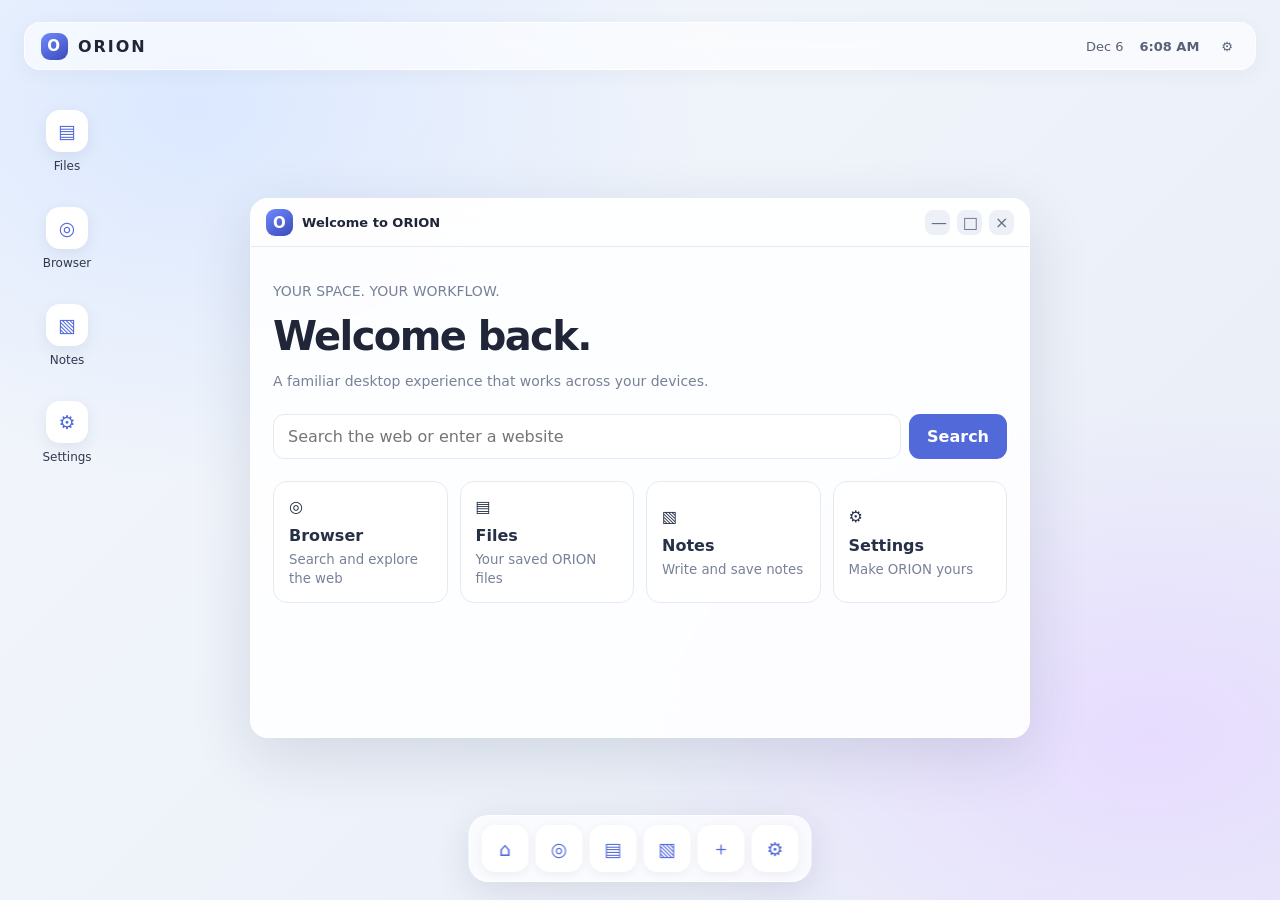
==== index.html @ 4c7f2824 "Build ORION cross-platform app foundation" ====
<!doctype html>
<html lang="en">
<head>
<meta charset="utf-8"><meta name="viewport" content="width=device-width,initial-scale=1,viewport-fit=cover">
<meta name="theme-color" content="#f4f6fb"><meta name="description" content="ORION — a personal cross-platform desktop experience.">
<link rel="manifest" href="./manifest.webmanifest"><link rel="icon" href="./icon.svg" type="image/svg+xml">
<title>ORION</title>
<style>
:root{font-family:Inter,ui-sans-serif,system-ui,-apple-system,"Segoe UI",sans-serif;color:#202638;background:#edf1f8;--accent:#5269d9;--surface:rgba(255,255,255,.88);--line:#e5e9f1;--muted:#788197;--shadow:0 18px 60px #26365324}
*{box-sizing:border-box}body{margin:0;min-height:100vh;overflow:hidden;background:radial-gradient(ellipse at 15% 12%,#dbe8ff 0,transparent 34%),radial-gradient(ellipse at 90% 82%,#e7dcff 0,transparent 32%),linear-gradient(135deg,#f4f7fc,#e8edf7);transition:background .25s}button,input,textarea{font:inherit}button{cursor:pointer}.desktop{height:100dvh;position:relative;padding:22px 24px 94px}.topbar{height:48px;display:flex;align-items:center;justify-content:space-between;padding:0 16px;border:1px solid #ffffffb8;background:#ffffff9c;backdrop-filter:blur(20px);border-radius:16px;box-shadow:0 4px 22px #24334c0b}.brand{display:flex;gap:10px;align-items:center;font-weight:750;letter-spacing:.12em}.orb{width:27px;height:27px;border-radius:9px;background:linear-gradient(145deg,#7188ff,#394bb7);display:grid;place-items:center;color:white;font-size:15px}.status{display:flex;gap:16px;align-items:center;color:#586178;font-size:13px}.desk-icons{display:grid;grid-template-columns:repeat(1,86px);gap:14px;margin-top:30px;width:100px}.desk-icon{border:0;background:transparent;color:#30394d;padding:10px 4px;border-radius:13px;display:grid;justify-items:center;gap:7px;font-size:12px}.desk-icon:hover{background:#ffffff80}.appglyph{width:42px;height:42px;border-radius:14px;background:#fff;box-shadow:0 5px 15px #34415b16;display:grid;place-items:center;color:var(--accent);font-size:19px;font-weight:700}.window{position:absolute;left:50%;top:52%;transform:translate(-50%,-50%);width:min(780px,calc(100vw - 60px));height:min(540px,calc(100dvh - 180px));background:var(--surface);backdrop-filter:blur(28px);border:1px solid #ffffffd9;border-radius:18px;box-shadow:var(--shadow);overflow:hidden;display:flex;flex-direction:column;animation:appear .18s ease;min-width:280px}.window.hidden{display:none}.window.max{width:calc(100vw - 48px);height:calc(100dvh - 150px)}@keyframes appear{from{opacity:0;transform:translate(-50%,-48%) scale(.98)}to{opacity:1;transform:translate(-50%,-50%) scale(1)}}.winhead{height:48px;flex:none;display:flex;align-items:center;justify-content:space-between;padding:0 15px;border-bottom:1px solid var(--line);background:#ffffff8a}.wintitle{display:flex;align-items:center;gap:9px;font-size:13px;font-weight:700}.wincontrols{display:flex;gap:7px}.wincontrols button{border:0;background:#edf0f6;color:#647087;width:25px;height:25px;border-radius:8px}.winbody{padding:22px;overflow:auto;flex:1}.welcome{font-size:clamp(26px,4vw,40px);letter-spacing:-.04em;margin:4px 0 8px}.sub{color:var(--muted);font-size:14px}.search{display:flex;gap:8px;margin:25px 0 22px}.search input,.field{border:1px solid var(--line);background:white;border-radius:11px;padding:12px 14px;outline:none;min-width:0}.search input{flex:1}.primary{border:0;background:var(--accent);color:white;padding:0 18px;border-radius:11px;font-weight:650}.tiles{display:grid;grid-template-columns:repeat(auto-fit,minmax(145px,1fr));gap:12px}.tile{background:#fff;border:1px solid var(--line);border-radius:14px;padding:15px;text-align:left;color:#263047;min-height:95px}.tile strong{display:block;margin:10px 0 4px}.tile small{color:var(--muted)}.dockwrap{position:absolute;bottom:18px;left:50%;transform:translateX(-50%);max-width:calc(100vw - 24px)}.dock{display:flex;gap:7px;padding:9px 12px;border:1px solid #ffffffd9;border-radius:20px;background:#ffffffb8;backdrop-filter:blur(24px);box-shadow:0 8px 35px #25334d20}.dock button{border:0;background:#fff;width:47px;height:47px;border-radius:14px;color:var(--accent);font-size:19px;box-shadow:0 2px 8px #26365312;transition:.15s}.dock button:hover{transform:translateY(-5px)}.muted{color:var(--muted)}.note{width:100%;height:100%;min-height:270px;resize:none;border:1px solid var(--line);border-radius:12px;padding:14px;line-height:1.6;outline:none}.browserbar{display:flex;gap:8px}.browserbar input{flex:1}.browserframe{width:100%;height:calc(100% - 58px);border:1px solid var(--line);border-radius:12px;margin-top:12px;background:white}.filelist{display:grid;gap:8px}.fileitem{display:flex;justify-content:space-between;padding:12px;background:#fff;border:1px solid var(--line);border-radius:10px}.settingsrow{display:flex;align-items:center;justify-content:space-between;padding:15px 0;border-bottom:1px solid var(--line);gap:12px}.switch{accent-color:var(--accent);width:19px;height:19px}.colorbtn{width:27px;height:27px;border-radius:50%;border:2px solid white;box-shadow:0 0 0 1px #ccd2df}.mobilehint{display:none}
body.dark{color:#edf1fb;background:radial-gradient(ellipse at 15% 12%,#202c50 0,transparent 40%),linear-gradient(135deg,#101522,#171d2e);--surface:rgba(29,37,56,.94);--line:#38435a;--muted:#a5afc3;--shadow:0 18px 60px #0008}body.dark .topbar,body.dark .dock,body.dark .winhead{background:#202a40d9;border-color:#46516a}body.dark .status,body.dark .desk-icon{color:#e0e7f5}body.dark .appglyph,body.dark .tile,body.dark .field,body.dark .search input,body.dark .note,body.dark .fileitem{background:#222d43;color:#edf1fb;border-color:#3b4760}body.dark .wincontrols button{background:#35415a;color:#e6ebf5}body.dark .dock button{background:#34415b;color:#dfe6ff}
@media(max-width:650px){.desktop{padding:10px 10px 82px}.topbar{height:43px;padding:0 12px}.desk-icons{display:none}.status{gap:9px;font-size:12px}.window{width:calc(100vw - 16px);height:calc(100dvh - 112px);top:calc(50% + 8px);border-radius:16px}.window.max{width:calc(100vw - 16px);height:calc(100dvh - 112px)}.winbody{padding:16px}.dockwrap{bottom:9px}.dock{gap:5px;padding:7px}.dock button{width:43px;height:43px}.mobilehint{display:block}.welcome{font-size:29px}}
</style>
</head>
<body>
<div class="desktop">
<header class="topbar"><div class="brand"><span class="orb">O</span> ORION</div><div class="status"><span id="date"></span><strong id="clock"></strong><button id="quickSettings" aria-label="Open settings" style="border:0;background:transparent;color:inherit">⚙</button></div></header>
<div class="desk-icons">
<button class="desk-icon" data-app="files"><span class="appglyph">▤</span>Files</button>
<button class="desk-icon" data-app="browser"><span class="appglyph">◎</span>Browser</button>
<button class="desk-icon" data-app="notes"><span class="appglyph">▧</span>Notes</button>
<button class="desk-icon" data-app="settings"><span class="appglyph">⚙</span>Settings</button>
</div>
<section class="window" id="window" aria-label="ORION Home">
<div class="winhead"><div class="wintitle"><span class="orb">O</span><span id="windowTitle">Welcome to ORION</span></div><div class="wincontrols"><button id="minimize" title="Minimize">—</button><button id="maximize" title="Maximize">□</button><button id="close" title="Close">×</button></div></div>
<div class="winbody" id="content"></div>
</section>
<div class="dockwrap"><nav class="dock" aria-label="App dock">
<button data-app="home" title="Home">⌂</button><button data-app="browser" title="Browser">◎</button><button data-app="files" title="Files">▤</button><button data-app="notes" title="Notes">▧</button><button data-app="calculator" title="Calculator">＋</button><button data-app="settings" title="Settings">⚙</button>
</nav></div>
</div>
<script>
const $=s=>document.querySelector(s), content=$('#content'), win=$('#window');
let active='home', notes=localStorage.getItem('orion-notes')||'', files=JSON.parse(localStorage.getItem('orion-files')||'[]'), maximized=false;
const apps={home:['Welcome to ORION','⌂'],browser:['ORION Browser','◎'],files:['Files','▤'],notes:['Notes','▧'],calculator:['Calculator','＋'],settings:['Settings','⚙'],about:['About ORION','O']};
function openApp(name){if(!apps[name])return;active=name;win.classList.remove('hidden');$('#windowTitle').textContent=apps[name][0];render()}
function render(){const views={
home:`<p class="sub">YOUR SPACE. YOUR WORKFLOW.</p><h1 class="welcome">Welcome back.</h1><p class="sub">A familiar desktop experience that works across your devices.</p><form class="search" id="websearch"><input id="query" placeholder="Search the web or enter a website" aria-label="Search the web"><button class="primary">Search</button></form><div class="tiles"><button class="tile" data-app="browser">◎<strong>Browser</strong><small>Search and explore the web</small></button><button class="tile" data-app="files">▤<strong>Files</strong><small>Your saved ORION files</small></button><button class="tile" data-app="notes">▧<strong>Notes</strong><small>Write and save notes</small></button><button class="tile" data-app="settings">⚙<strong>Settings</strong><small>Make ORION yours</small></button></div><p class="mobilehint sub" style="margin-top:22px">Tip: use the dock below to switch apps.</p>`,
browser:`<p class="sub">Search the web or open a site. External pages open in a new tab for compatibility.</p><form class="search" id="browsersearch"><input id="browserquery" placeholder="Search or enter a URL"><button class="primary">Go</button></form><div class="tiles"><button class="tile" data-url="https://www.google.com">◎<strong>Google</strong><small>Web search</small></button><button class="tile" data-url="https://www.wikipedia.org">W<strong>Wikipedia</strong><small>Knowledge library</small></button><button class="tile" data-url="https://www.youtube.com">▶<strong>YouTube</strong><small>Videos</small></button></div>`,
files:`<p class="sub">Files saved inside this ORION app on this device.</p><form class="search" id="fileform"><input id="filename" placeholder="New file name"><button class="primary">Create</button></form><div class="filelist">${files.length?files.map((f,i)=>`<div class="fileitem"><span>▤ &nbsp;${escapeHTML(f)}</span><button data-delete="${i}" style="border:0;background:transparent;color:#b45b68">Delete</button></div>`).join(''):'<p class="sub">No files yet. Create a file name above to get started.</p>'}</div><p class="sub" style="margin-top:18px">Note: this is app storage, not direct access to your device folders.</p>`,
notes:`<p class="sub">Notes are saved automatically on this device.</p><textarea class="note" id="notepad" placeholder="Start writing...">${escapeHTML(notes)}</textarea><p class="sub" id="saved">Saved locally</p>`,
calculator:`<p class="sub">A simple calculator for everyday maths.</p><input class="field" id="calcdisplay" value="0" readonly style="width:100%;font-size:28px;text-align:right;margin-bottom:12px"><div class="tiles" style="grid-template-columns:repeat(4,1fr)">${['7','8','9','÷','4','5','6','×','1','2','3','−','0','.','C','+','=','⌫'].map(k=>`<button class="tile calc-key" data-key="${k}" style="min-height:58px;text-align:center;font-size:19px">${k}</button>`).join('')}</div>`,
settings:`<h2 style="margin-top:0">Personalization</h2><div class="settingsrow"><div><strong>Dark appearance</strong><div class="sub">Switch between light and dark</div></div><input class="switch" type="checkbox" id="darkmode"></div><div class="settingsrow"><div><strong>Accent color</strong><div class="sub">Choose your interface color</div></div><div style="display:flex;gap:9px">${['#5269d9','#168b78','#a45ac5','#d47b36','#d14f70'].map(c=>`<button class="colorbtn" data-color="${c}" style="background:${c}" aria-label="Choose accent"></button>`).join('')}</div></div><div class="settingsrow"><div><strong>App information</strong><div class="sub">ORION cross-platform preview</div></div><button class="tile" data-app="about" style="min-height:auto;padding:9px 13px">About</button></div><p class="sub">Your theme and notes are stored locally in this browser.</p>`,
about:`<h1 class="welcome">ORION</h1><p class="sub">A cross-platform desktop-style web app for Windows, Android, and iPhone.</p><div class="tile"><strong>Current version</strong><small>0.2.0 — Foundation</small></div><p class="sub">ORION is a web app, not a replacement for Windows, Android, or iOS. Device-level features require platform permissions or a native app.</p>`
};content.innerHTML=views[active]||views.home;wire()}
function escapeHTML(s){return String(s).replace(/[&<>"']/g,c=>({'&':'&amp;','<':'&lt;','>':'&gt;','"':'&quot;',"'":'&#39;'}[c]))}
function go(url){let u=url.trim();if(!u)return;if(!/^https?:\/\//i.test(u)){u=/^[\w-]+\.[a-z]{2,}/i.test(u)?'https://'+u:'https://www.google.com/search?q='+encodeURIComponent(u)}window.open(u,'_blank','noopener,noreferrer')}
function wire(){content.querySelectorAll('[data-app]').forEach(b=>b.addEventListener('click',()=>openApp(b.dataset.app)));content.querySelectorAll('[data-url]').forEach(b=>b.addEventListener('click',()=>go(b.dataset.url)));
$('#websearch')?.addEventListener('submit',e=>{e.preventDefault();go($('#query').value)});
$('#browsersearch')?.addEventListener('submit',e=>{e.preventDefault();go($('#browserquery').value)});
$('#fileform')?.addEventListener('submit',e=>{e.preventDefault();let n=$('#filename').value.trim();if(n){files.push(n);localStorage.setItem('orion-files',JSON.stringify(files));render()}});
content.querySelectorAll('[data-delete]').forEach(b=>b.addEventListener('click',()=>{files.splice(+b.dataset.delete,1);localStorage.setItem('orion-files',JSON.stringify(files));render()}));
$('#notepad')?.addEventListener('input',e=>{notes=e.target.value;localStorage.setItem('orion-notes',notes);$('#saved').textContent='Saved locally'});
$('#darkmode')?.addEventListener('change',e=>{document.body.classList.toggle('dark',e.target.checked);localStorage.setItem('orion-dark',e.target.checked?'1':'0')});
content.querySelectorAll('[data-color]').forEach(b=>b.addEventListener('click',()=>{document.documentElement.style.setProperty('--accent',b.dataset.color);localStorage.setItem('orion-accent',b.dataset.color)}));
content.querySelectorAll('.calc-key').forEach(b=>b.addEventListener('click',()=>calc(b.dataset.key)));
}
let calcExpr='';function calc(k){const d=$('#calcdisplay');if(!d)return;if(k==='C')calcExpr='';else if(k==='⌫')calcExpr=calcExpr.slice(0,-1);else if(k==='='){try{let safe=calcExpr.replace(/×/g,'*').replace(/÷/g,'/').replace(/−/g,'-');if(!/^[0-9+*/().\s-]+$/.test(safe))throw 0;let v=Function('"use strict";return ('+safe+')')();calcExpr=Number.isFinite(v)?String(v):''}catch{calcExpr='Error'}}else calcExpr+=k;d.value=calcExpr||'0'}
$('#minimize').onclick=()=>win.classList.add('hidden');$('#close').onclick=()=>win.classList.add('hidden');$('#maximize').onclick=()=>{maximized=!maximized;win.classList.toggle('max',maximized)};
$('#quickSettings').onclick=()=>openApp('settings');document.querySelectorAll('.dock [data-app]').forEach(b=>b.addEventListener('click',()=>openApp(b.dataset.app)));
document.querySelectorAll('.desk-icons [data-app]').forEach(b=>b.addEventListener('click',()=>openApp(b.dataset.app)));
function tick(){let d=new Date();$('#clock').textContent=d.toLocaleTimeString([], {hour:'numeric',minute:'2-digit'});$('#date').textContent=d.toLocaleDateString([], {month:'short',day:'numeric'})}tick();setInterval(tick,15000);
if(localStorage.getItem('orion-dark')==='1')document.body.classList.add('dark');if(localStorage.getItem('orion-accent'))document.documentElement.style.setProperty('--accent',localStorage.getItem('orion-accent'));
openApp('home');if('serviceWorker'in navigator&&location.protocol.startsWith('http'))window.addEventListener('load',()=>navigator.serviceWorker.register('./sw.js').catch(()=>{}));
</script>
</body></html>
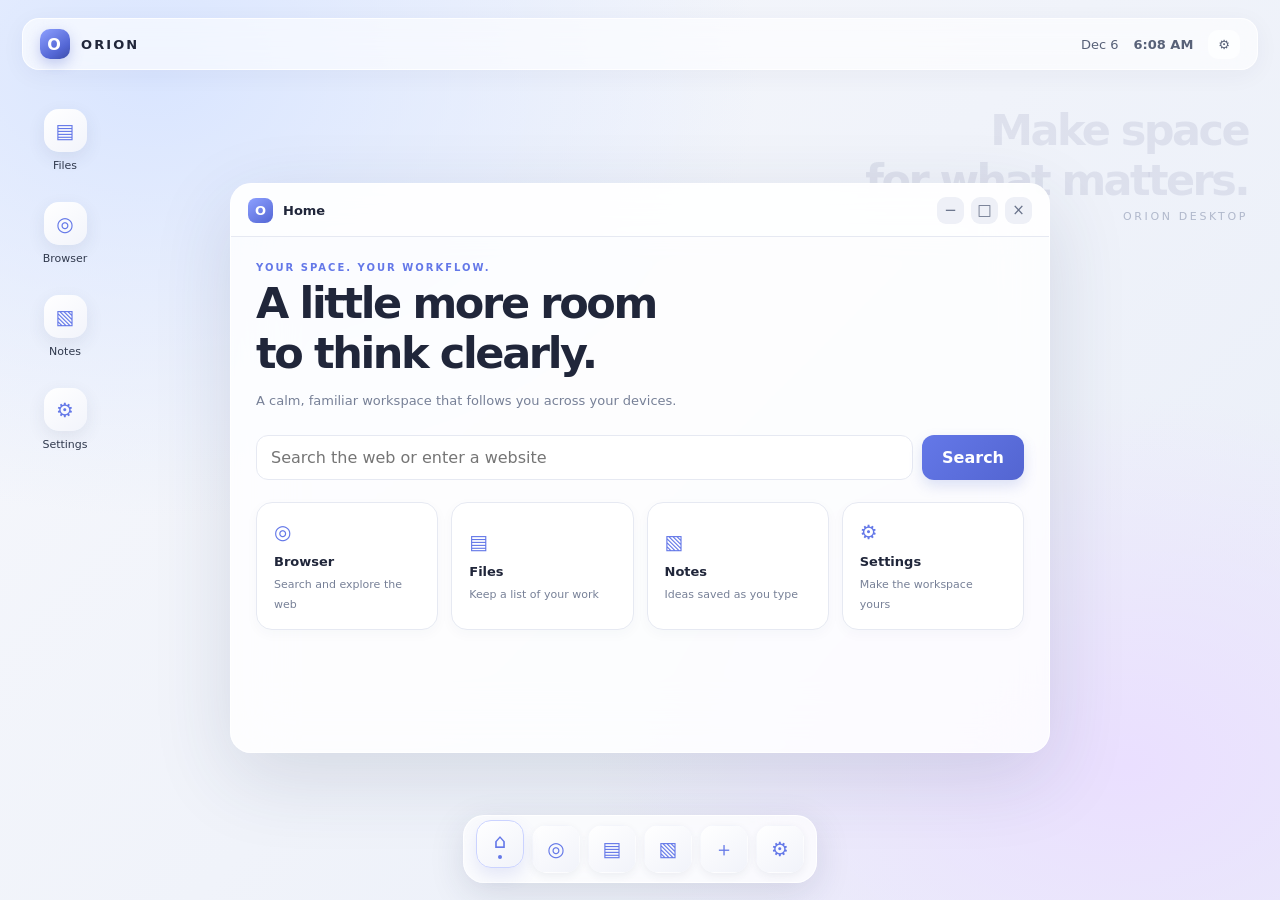
==== commit d4a75e95: "Polish ORION interface and harden app interactions" ====
--- a/index.html
+++ b/index.html
@@ -1,66 +1,99 @@
 <!doctype html>
 <html lang="en">
 <head>
-<meta charset="utf-8"><meta name="viewport" content="width=device-width,initial-scale=1,viewport-fit=cover">
-<meta name="theme-color" content="#f4f6fb"><meta name="description" content="ORION — a personal cross-platform desktop experience.">
-<link rel="manifest" href="./manifest.webmanifest"><link rel="icon" href="./icon.svg" type="image/svg+xml">
+<meta charset="utf-8">
+<meta name="viewport" content="width=device-width,initial-scale=1,viewport-fit=cover">
+<meta name="theme-color" content="#f3f5fb">
+<meta name="description" content="ORION — a personal desktop experience for your devices.">
+<link rel="manifest" href="./manifest.webmanifest">
+<link rel="icon" href="./icon.svg" type="image/svg+xml">
 <title>ORION</title>
 <style>
-:root{font-family:Inter,ui-sans-serif,system-ui,-apple-system,"Segoe UI",sans-serif;color:#202638;background:#edf1f8;--accent:#5269d9;--surface:rgba(255,255,255,.88);--line:#e5e9f1;--muted:#788197;--shadow:0 18px 60px #26365324}
-*{box-sizing:border-box}body{margin:0;min-height:100vh;overflow:hidden;background:radial-gradient(ellipse at 15% 12%,#dbe8ff 0,transparent 34%),radial-gradient(ellipse at 90% 82%,#e7dcff 0,transparent 32%),linear-gradient(135deg,#f4f7fc,#e8edf7);transition:background .25s}button,input,textarea{font:inherit}button{cursor:pointer}.desktop{height:100dvh;position:relative;padding:22px 24px 94px}.topbar{height:48px;display:flex;align-items:center;justify-content:space-between;padding:0 16px;border:1px solid #ffffffb8;background:#ffffff9c;backdrop-filter:blur(20px);border-radius:16px;box-shadow:0 4px 22px #24334c0b}.brand{display:flex;gap:10px;align-items:center;font-weight:750;letter-spacing:.12em}.orb{width:27px;height:27px;border-radius:9px;background:linear-gradient(145deg,#7188ff,#394bb7);display:grid;place-items:center;color:white;font-size:15px}.status{display:flex;gap:16px;align-items:center;color:#586178;font-size:13px}.desk-icons{display:grid;grid-template-columns:repeat(1,86px);gap:14px;margin-top:30px;width:100px}.desk-icon{border:0;background:transparent;color:#30394d;padding:10px 4px;border-radius:13px;display:grid;justify-items:center;gap:7px;font-size:12px}.desk-icon:hover{background:#ffffff80}.appglyph{width:42px;height:42px;border-radius:14px;background:#fff;box-shadow:0 5px 15px #34415b16;display:grid;place-items:center;color:var(--accent);font-size:19px;font-weight:700}.window{position:absolute;left:50%;top:52%;transform:translate(-50%,-50%);width:min(780px,calc(100vw - 60px));height:min(540px,calc(100dvh - 180px));background:var(--surface);backdrop-filter:blur(28px);border:1px solid #ffffffd9;border-radius:18px;box-shadow:var(--shadow);overflow:hidden;display:flex;flex-direction:column;animation:appear .18s ease;min-width:280px}.window.hidden{display:none}.window.max{width:calc(100vw - 48px);height:calc(100dvh - 150px)}@keyframes appear{from{opacity:0;transform:translate(-50%,-48%) scale(.98)}to{opacity:1;transform:translate(-50%,-50%) scale(1)}}.winhead{height:48px;flex:none;display:flex;align-items:center;justify-content:space-between;padding:0 15px;border-bottom:1px solid var(--line);background:#ffffff8a}.wintitle{display:flex;align-items:center;gap:9px;font-size:13px;font-weight:700}.wincontrols{display:flex;gap:7px}.wincontrols button{border:0;background:#edf0f6;color:#647087;width:25px;height:25px;border-radius:8px}.winbody{padding:22px;overflow:auto;flex:1}.welcome{font-size:clamp(26px,4vw,40px);letter-spacing:-.04em;margin:4px 0 8px}.sub{color:var(--muted);font-size:14px}.search{display:flex;gap:8px;margin:25px 0 22px}.search input,.field{border:1px solid var(--line);background:white;border-radius:11px;padding:12px 14px;outline:none;min-width:0}.search input{flex:1}.primary{border:0;background:var(--accent);color:white;padding:0 18px;border-radius:11px;font-weight:650}.tiles{display:grid;grid-template-columns:repeat(auto-fit,minmax(145px,1fr));gap:12px}.tile{background:#fff;border:1px solid var(--line);border-radius:14px;padding:15px;text-align:left;color:#263047;min-height:95px}.tile strong{display:block;margin:10px 0 4px}.tile small{color:var(--muted)}.dockwrap{position:absolute;bottom:18px;left:50%;transform:translateX(-50%);max-width:calc(100vw - 24px)}.dock{display:flex;gap:7px;padding:9px 12px;border:1px solid #ffffffd9;border-radius:20px;background:#ffffffb8;backdrop-filter:blur(24px);box-shadow:0 8px 35px #25334d20}.dock button{border:0;background:#fff;width:47px;height:47px;border-radius:14px;color:var(--accent);font-size:19px;box-shadow:0 2px 8px #26365312;transition:.15s}.dock button:hover{transform:translateY(-5px)}.muted{color:var(--muted)}.note{width:100%;height:100%;min-height:270px;resize:none;border:1px solid var(--line);border-radius:12px;padding:14px;line-height:1.6;outline:none}.browserbar{display:flex;gap:8px}.browserbar input{flex:1}.browserframe{width:100%;height:calc(100% - 58px);border:1px solid var(--line);border-radius:12px;margin-top:12px;background:white}.filelist{display:grid;gap:8px}.fileitem{display:flex;justify-content:space-between;padding:12px;background:#fff;border:1px solid var(--line);border-radius:10px}.settingsrow{display:flex;align-items:center;justify-content:space-between;padding:15px 0;border-bottom:1px solid var(--line);gap:12px}.switch{accent-color:var(--accent);width:19px;height:19px}.colorbtn{width:27px;height:27px;border-radius:50%;border:2px solid white;box-shadow:0 0 0 1px #ccd2df}.mobilehint{display:none}
-body.dark{color:#edf1fb;background:radial-gradient(ellipse at 15% 12%,#202c50 0,transparent 40%),linear-gradient(135deg,#101522,#171d2e);--surface:rgba(29,37,56,.94);--line:#38435a;--muted:#a5afc3;--shadow:0 18px 60px #0008}body.dark .topbar,body.dark .dock,body.dark .winhead{background:#202a40d9;border-color:#46516a}body.dark .status,body.dark .desk-icon{color:#e0e7f5}body.dark .appglyph,body.dark .tile,body.dark .field,body.dark .search input,body.dark .note,body.dark .fileitem{background:#222d43;color:#edf1fb;border-color:#3b4760}body.dark .wincontrols button{background:#35415a;color:#e6ebf5}body.dark .dock button{background:#34415b;color:#dfe6ff}
-@media(max-width:650px){.desktop{padding:10px 10px 82px}.topbar{height:43px;padding:0 12px}.desk-icons{display:none}.status{gap:9px;font-size:12px}.window{width:calc(100vw - 16px);height:calc(100dvh - 112px);top:calc(50% + 8px);border-radius:16px}.window.max{width:calc(100vw - 16px);height:calc(100dvh - 112px)}.winbody{padding:16px}.dockwrap{bottom:9px}.dock{gap:5px;padding:7px}.dock button{width:43px;height:43px}.mobilehint{display:block}.welcome{font-size:29px}}
+:root{color-scheme:light;--accent:#6478e8;--accent2:#8b9aff;--ink:#20263a;--muted:#778097;--line:#e6e9f2;--panel:rgba(255,255,255,.82);--solid:#fff;--shadow:0 24px 80px #28375b24;font-family:Inter,ui-sans-serif,system-ui,-apple-system,"Segoe UI",sans-serif}
+*{box-sizing:border-box}html,body{margin:0;width:100%;height:100%;overflow:hidden}body{color:var(--ink);background:radial-gradient(ellipse at 12% 8%,#d9e5ff 0,transparent 38%),radial-gradient(ellipse at 88% 85%,#eadfff 0,transparent 34%),linear-gradient(135deg,#f7f8fc,#e9eef8);transition:background .25s,color .25s}button,input,textarea{font:inherit}button{cursor:pointer}button:focus-visible,input:focus-visible,textarea:focus-visible{outline:3px solid #8798ff88;outline-offset:2px}
+.desktop{height:100dvh;position:relative;padding:18px 22px 92px}.topbar{height:52px;display:flex;align-items:center;justify-content:space-between;padding:0 17px;border:1px solid #ffffffc9;background:#ffffff9c;backdrop-filter:blur(24px);border-radius:17px;box-shadow:0 5px 25px #24334c0c}.brand{display:flex;gap:11px;align-items:center;font-weight:800;letter-spacing:.16em;font-size:13px}.orb{width:30px;height:30px;border-radius:10px;background:linear-gradient(145deg,#8da0ff,#5366d4 68%,#3d4da8);display:grid;place-items:center;color:white;font-size:16px;box-shadow:0 5px 14px #596cce55}.status{display:flex;gap:15px;align-items:center;color:#586178;font-size:13px}.status button{border:0;background:#ffffffa6;border-radius:10px;padding:7px 10px;color:inherit}
+.wallpaper-label{position:absolute;right:32px;top:105px;text-align:right;pointer-events:none}.wallpaper-label b{display:block;font-size:clamp(25px,4vw,43px);letter-spacing:-.06em;color:#66749a22}.wallpaper-label span{font-size:11px;letter-spacing:.24em;color:#69769675}
+.desk-icons{position:absolute;top:100px;left:22px;display:grid;gap:12px;width:86px}.desk-icon{border:0;background:transparent;color:#30394d;padding:9px 3px;border-radius:14px;display:grid;justify-items:center;gap:7px;font-size:11px}.desk-icon:hover{background:#ffffff88}.appglyph{width:43px;height:43px;border-radius:15px;background:linear-gradient(145deg,#fff,#f2f4fb);box-shadow:0 6px 18px #34415b17;display:grid;place-items:center;color:var(--accent);font-size:20px;font-weight:700}
+.window{position:absolute;left:50%;top:52%;transform:translate(-50%,-50%);width:min(820px,calc(100vw - 145px));height:min(570px,calc(100dvh - 160px));min-width:300px;background:var(--panel);backdrop-filter:blur(30px);border:1px solid #ffffffed;border-radius:21px;box-shadow:var(--shadow);overflow:hidden;display:flex;flex-direction:column;animation:appear .2s ease;transition:width .2s,height .2s}.window.hidden{display:none}.window.max{width:calc(100vw - 44px);height:calc(100dvh - 142px)}@keyframes appear{from{opacity:0;transform:translate(-50%,-48%) scale(.985)}to{opacity:1;transform:translate(-50%,-50%) scale(1)}}
+.winhead{height:53px;flex:none;display:flex;align-items:center;justify-content:space-between;padding:0 17px;border-bottom:1px solid var(--line);background:#ffffff9c;touch-action:pan-y}.wintitle{display:flex;align-items:center;gap:10px;font-size:13px;font-weight:750}.mini-orb{width:25px;height:25px;border-radius:8px;background:linear-gradient(145deg,#8da0ff,#5366d4);color:#fff;display:grid;place-items:center;font-size:13px}.wincontrols{display:flex;gap:7px}.wincontrols button{border:0;background:#eef0f7;color:#68728a;width:27px;height:27px;border-radius:9px;font-size:15px}.wincontrols button:last-child:hover{background:#ffe3e8;color:#b23d56}.winbody{padding:25px;overflow:auto;flex:1}.welcome{font-size:clamp(29px,4vw,43px);letter-spacing:-.055em;margin:5px 0 8px}.eyebrow{font-size:10px;font-weight:800;letter-spacing:.2em;color:var(--accent)}.sub{color:var(--muted);font-size:13px;line-height:1.55}.search{display:flex;gap:9px;margin:24px 0 22px}.search input,.field{border:1px solid var(--line);background:var(--solid);color:var(--ink);border-radius:12px;padding:12px 14px;outline:none;min-width:0}.search input{flex:1}.primary{border:0;background:linear-gradient(135deg,var(--accent),#5365d1);color:white;padding:0 20px;border-radius:12px;font-weight:700;box-shadow:0 6px 14px #596cce33}.primary:hover{filter:brightness(1.06);transform:translateY(-1px)}.tiles{display:grid;grid-template-columns:repeat(auto-fit,minmax(150px,1fr));gap:13px}.tile{background:var(--solid);border:1px solid var(--line);border-radius:16px;padding:17px;text-align:left;color:var(--ink);min-height:105px;box-shadow:0 4px 13px #27365308;transition:transform .16s,box-shadow .16s}.tile:hover{transform:translateY(-3px);box-shadow:0 10px 24px #27365312}.tile .tileicon{font-size:20px;color:var(--accent)}.tile strong{display:block;margin:10px 0 4px;font-size:13px}.tile small{color:var(--muted);font-size:11px;line-height:1.4}.dockwrap{position:absolute;bottom:17px;left:50%;transform:translateX(-50%);max-width:calc(100vw - 24px)}.dock{display:flex;gap:8px;padding:9px 12px;border:1px solid #ffffffdf;border-radius:21px;background:#ffffffbf;backdrop-filter:blur(28px);box-shadow:0 10px 35px #25334d20}.dock button{border:1px solid transparent;background:linear-gradient(145deg,#fff,#f1f3fa);width:48px;height:48px;border-radius:15px;color:var(--accent);font-size:20px;box-shadow:0 3px 9px #26365312;transition:.16s}.dock button:hover,.dock button.active{transform:translateY(-5px);border-color:#cbd3ff;box-shadow:0 8px 17px #596cce24}.dock button.active:after{content:"";display:block;width:4px;height:4px;background:var(--accent);border-radius:50%;margin:2px auto 0}
+.note{width:100%;height:100%;min-height:300px;resize:vertical;border:1px solid var(--line);border-radius:13px;padding:15px;line-height:1.6;outline:none;background:var(--solid);color:var(--ink)}.filelist{display:grid;gap:9px}.fileitem{display:flex;justify-content:space-between;align-items:center;padding:12px 14px;background:var(--solid);border:1px solid var(--line);border-radius:12px;font-size:13px}.fileitem button{border:0;background:#fff0f2;color:#b34d62;padding:7px 10px;border-radius:9px}.settingsrow{display:flex;align-items:center;justify-content:space-between;padding:17px 0;border-bottom:1px solid var(--line);gap:14px}.switch{accent-color:var(--accent);width:19px;height:19px}.colorbtn{width:28px;height:28px;border-radius:50%;border:3px solid white;box-shadow:0 0 0 1px #ccd2df}.calcgrid{display:grid;grid-template-columns:repeat(4,1fr);gap:9px}.calcgrid button{min-height:54px;text-align:center;font-size:18px;padding:8px}.calcdisplay{width:100%;font-size:29px;text-align:right;margin-bottom:13px;font-weight:650}.pill{display:inline-block;border:1px solid var(--line);border-radius:999px;padding:5px 10px;color:var(--muted);font-size:11px}.mobilehint{display:none}
+body.dark{color-scheme:dark;--ink:#edf1fb;--muted:#a5afc3;--line:#38445d;--panel:rgba(27,35,54,.92);--solid:#222d43;--shadow:0 20px 70px #0008;background:radial-gradient(ellipse at 15% 10%,#26345b 0,transparent 42%),linear-gradient(135deg,#111827,#1a2032)}body.dark .topbar,body.dark .dock,body.dark .winhead{background:#202a40db;border-color:#46516a}body.dark .status,body.dark .desk-icon{color:#e0e7f5}body.dark .appglyph,body.dark .tile,body.dark .field,body.dark .search input,body.dark .note,body.dark .fileitem{background:#222d43;color:#edf1fb;border-color:#3b4760}body.dark .wincontrols button{background:#35415a;color:#e6ebf5}body.dark .dock button{background:#34415b;color:#dfe6ff}body.dark .status button{background:#34415b;color:#e6ebf5}body.dark .wallpaper-label b{color:#dce5ff16}
+@media(max-width:700px){.desktop{padding:9px 9px 82px}.topbar{height:46px;padding:0 12px}.desk-icons,.wallpaper-label{display:none}.status{gap:8px;font-size:11px}.window{width:calc(100vw - 16px);height:calc(100dvh - 108px);top:calc(50% + 7px);min-width:0;border-radius:17px}.window.max{width:calc(100vw - 16px);height:calc(100dvh - 108px)}.winhead{height:48px;padding:0 12px}.winbody{padding:17px}.dockwrap{bottom:8px}.dock{gap:5px;padding:7px;border-radius:17px}.dock button{width:43px;height:43px;border-radius:13px}.mobilehint{display:block}.welcome{font-size:31px}.tiles{grid-template-columns:repeat(2,minmax(0,1fr))}.tile{min-height:95px;padding:13px}.search{margin:19px 0}.calcgrid{gap:7px}.calcgrid button{min-height:49px}}
+@media(max-width:360px){.dock{gap:3px;padding:6px}.dock button{width:39px;height:41px}.brand{letter-spacing:.1em}.status{gap:5px}.status button{padding:6px}}
+@media(prefers-reduced-motion:reduce){*,*::before,*::after{animation-duration:.01ms!important;transition-duration:.01ms!important;scroll-behavior:auto!important}}
 </style>
 </head>
 <body>
 <div class="desktop">
-<header class="topbar"><div class="brand"><span class="orb">O</span> ORION</div><div class="status"><span id="date"></span><strong id="clock"></strong><button id="quickSettings" aria-label="Open settings" style="border:0;background:transparent;color:inherit">⚙</button></div></header>
-<div class="desk-icons">
+<header class="topbar"><div class="brand"><span class="orb">O</span> ORION</div><div class="status"><span id="date"></span><strong id="clock"></strong><button id="quickSettings" aria-label="Open settings" title="Settings">⚙</button></div></header>
+<div class="wallpaper-label"><b>Make space<br>for what matters.</b><span>ORION DESKTOP</span></div>
+<div class="desk-icons" aria-label="Desktop shortcuts">
 <button class="desk-icon" data-app="files"><span class="appglyph">▤</span>Files</button>
 <button class="desk-icon" data-app="browser"><span class="appglyph">◎</span>Browser</button>
 <button class="desk-icon" data-app="notes"><span class="appglyph">▧</span>Notes</button>
 <button class="desk-icon" data-app="settings"><span class="appglyph">⚙</span>Settings</button>
 </div>
-<section class="window" id="window" aria-label="ORION Home">
-<div class="winhead"><div class="wintitle"><span class="orb">O</span><span id="windowTitle">Welcome to ORION</span></div><div class="wincontrols"><button id="minimize" title="Minimize">—</button><button id="maximize" title="Maximize">□</button><button id="close" title="Close">×</button></div></div>
+<section class="window" id="window" aria-label="ORION app window">
+<div class="winhead" id="winhead"><div class="wintitle"><span class="mini-orb">O</span><span id="windowTitle">Home</span></div><div class="wincontrols"><button id="minimize" title="Minimize" aria-label="Minimize">−</button><button id="maximize" title="Maximize" aria-label="Maximize">□</button><button id="close" title="Close" aria-label="Close">×</button></div></div>
 <div class="winbody" id="content"></div>
 </section>
 <div class="dockwrap"><nav class="dock" aria-label="App dock">
-<button data-app="home" title="Home">⌂</button><button data-app="browser" title="Browser">◎</button><button data-app="files" title="Files">▤</button><button data-app="notes" title="Notes">▧</button><button data-app="calculator" title="Calculator">＋</button><button data-app="settings" title="Settings">⚙</button>
+<button data-app="home" title="Home" aria-label="Home">⌂</button><button data-app="browser" title="Browser" aria-label="Browser">◎</button><button data-app="files" title="Files" aria-label="Files">▤</button><button data-app="notes" title="Notes" aria-label="Notes">▧</button><button data-app="calculator" title="Calculator" aria-label="Calculator">＋</button><button data-app="settings" title="Settings" aria-label="Settings">⚙</button>
 </nav></div>
 </div>
 <script>
+'use strict';
 const $=s=>document.querySelector(s), content=$('#content'), win=$('#window');
-let active='home', notes=localStorage.getItem('orion-notes')||'', files=JSON.parse(localStorage.getItem('orion-files')||'[]'), maximized=false;
-const apps={home:['Welcome to ORION','⌂'],browser:['ORION Browser','◎'],files:['Files','▤'],notes:['Notes','▧'],calculator:['Calculator','＋'],settings:['Settings','⚙'],about:['About ORION','O']};
-function openApp(name){if(!apps[name])return;active=name;win.classList.remove('hidden');$('#windowTitle').textContent=apps[name][0];render()}
-function render(){const views={
-home:`<p class="sub">YOUR SPACE. YOUR WORKFLOW.</p><h1 class="welcome">Welcome back.</h1><p class="sub">A familiar desktop experience that works across your devices.</p><form class="search" id="websearch"><input id="query" placeholder="Search the web or enter a website" aria-label="Search the web"><button class="primary">Search</button></form><div class="tiles"><button class="tile" data-app="browser">◎<strong>Browser</strong><small>Search and explore the web</small></button><button class="tile" data-app="files">▤<strong>Files</strong><small>Your saved ORION files</small></button><button class="tile" data-app="notes">▧<strong>Notes</strong><small>Write and save notes</small></button><button class="tile" data-app="settings">⚙<strong>Settings</strong><small>Make ORION yours</small></button></div><p class="mobilehint sub" style="margin-top:22px">Tip: use the dock below to switch apps.</p>`,
-browser:`<p class="sub">Search the web or open a site. External pages open in a new tab for compatibility.</p><form class="search" id="browsersearch"><input id="browserquery" placeholder="Search or enter a URL"><button class="primary">Go</button></form><div class="tiles"><button class="tile" data-url="https://www.google.com">◎<strong>Google</strong><small>Web search</small></button><button class="tile" data-url="https://www.wikipedia.org">W<strong>Wikipedia</strong><small>Knowledge library</small></button><button class="tile" data-url="https://www.youtube.com">▶<strong>YouTube</strong><small>Videos</small></button></div>`,
-files:`<p class="sub">Files saved inside this ORION app on this device.</p><form class="search" id="fileform"><input id="filename" placeholder="New file name"><button class="primary">Create</button></form><div class="filelist">${files.length?files.map((f,i)=>`<div class="fileitem"><span>▤ &nbsp;${escapeHTML(f)}</span><button data-delete="${i}" style="border:0;background:transparent;color:#b45b68">Delete</button></div>`).join(''):'<p class="sub">No files yet. Create a file name above to get started.</p>'}</div><p class="sub" style="margin-top:18px">Note: this is app storage, not direct access to your device folders.</p>`,
-notes:`<p class="sub">Notes are saved automatically on this device.</p><textarea class="note" id="notepad" placeholder="Start writing...">${escapeHTML(notes)}</textarea><p class="sub" id="saved">Saved locally</p>`,
-calculator:`<p class="sub">A simple calculator for everyday maths.</p><input class="field" id="calcdisplay" value="0" readonly style="width:100%;font-size:28px;text-align:right;margin-bottom:12px"><div class="tiles" style="grid-template-columns:repeat(4,1fr)">${['7','8','9','÷','4','5','6','×','1','2','3','−','0','.','C','+','=','⌫'].map(k=>`<button class="tile calc-key" data-key="${k}" style="min-height:58px;text-align:center;font-size:19px">${k}</button>`).join('')}</div>`,
-settings:`<h2 style="margin-top:0">Personalization</h2><div class="settingsrow"><div><strong>Dark appearance</strong><div class="sub">Switch between light and dark</div></div><input class="switch" type="checkbox" id="darkmode"></div><div class="settingsrow"><div><strong>Accent color</strong><div class="sub">Choose your interface color</div></div><div style="display:flex;gap:9px">${['#5269d9','#168b78','#a45ac5','#d47b36','#d14f70'].map(c=>`<button class="colorbtn" data-color="${c}" style="background:${c}" aria-label="Choose accent"></button>`).join('')}</div></div><div class="settingsrow"><div><strong>App information</strong><div class="sub">ORION cross-platform preview</div></div><button class="tile" data-app="about" style="min-height:auto;padding:9px 13px">About</button></div><p class="sub">Your theme and notes are stored locally in this browser.</p>`,
-about:`<h1 class="welcome">ORION</h1><p class="sub">A cross-platform desktop-style web app for Windows, Android, and iPhone.</p><div class="tile"><strong>Current version</strong><small>0.2.0 — Foundation</small></div><p class="sub">ORION is a web app, not a replacement for Windows, Android, or iOS. Device-level features require platform permissions or a native app.</p>`
-};content.innerHTML=views[active]||views.home;wire()}
-function escapeHTML(s){return String(s).replace(/[&<>"']/g,c=>({'&':'&amp;','<':'&lt;','>':'&gt;','"':'&quot;',"'":'&#39;'}[c]))}
-function go(url){let u=url.trim();if(!u)return;if(!/^https?:\/\//i.test(u)){u=/^[\w-]+\.[a-z]{2,}/i.test(u)?'https://'+u:'https://www.google.com/search?q='+encodeURIComponent(u)}window.open(u,'_blank','noopener,noreferrer')}
-function wire(){content.querySelectorAll('[data-app]').forEach(b=>b.addEventListener('click',()=>openApp(b.dataset.app)));content.querySelectorAll('[data-url]').forEach(b=>b.addEventListener('click',()=>go(b.dataset.url)));
+const safeGet=(key,fallback)=>{try{const v=localStorage.getItem(key);return v===null?fallback:v}catch{return fallback}};
+const safeSet=(key,value)=>{try{localStorage.setItem(key,value);return true}catch{return false}};
+const safeArray=(key)=>{try{const v=JSON.parse(safeGet(key,'[]'));return Array.isArray(v)?v.filter(x=>typeof x==='string'):[]}catch{return []}};
+let active='home',notes=safeGet('orion-notes',''),files=safeArray('orion-files'),maximized=false,calcExpr='',drag=null;
+const apps={home:'Home',browser:'ORION Browser',files:'Files',notes:'Notes',calculator:'Calculator',settings:'Settings',about:'About ORION'};
+function esc(s){return String(s).replace(/[&<>"']/g,c=>({'&':'&amp;','<':'&lt;','>':'&gt;','"':'&quot;',"'":'&#39;'}[c]))}
+function openApp(name){if(!apps[name])return;active=name;win.classList.remove('hidden');$('#windowTitle').textContent=apps[name];render();document.querySelectorAll('.dock [data-app]').forEach(b=>b.classList.toggle('active',b.dataset.app===name))}
+function render(){
+const views={
+home:`<div class="eyebrow">YOUR SPACE. YOUR WORKFLOW.</div><h1 class="welcome">A little more room<br>to think clearly.</h1><p class="sub">A calm, familiar workspace that follows you across your devices.</p><form class="search" id="websearch"><input id="query" placeholder="Search the web or enter a website" aria-label="Search the web"><button class="primary">Search</button></form><div class="tiles"><button class="tile" data-app="browser"><span class="tileicon">◎</span><strong>Browser</strong><small>Search and explore the web</small></button><button class="tile" data-app="files"><span class="tileicon">▤</span><strong>Files</strong><small>Keep a list of your work</small></button><button class="tile" data-app="notes"><span class="tileicon">▧</span><strong>Notes</strong><small>Ideas saved as you type</small></button><button class="tile" data-app="settings"><span class="tileicon">⚙</span><strong>Settings</strong><small>Make the workspace yours</small></button></div><p class="mobilehint sub" style="margin-top:20px">Use the dock below to switch apps.</p>`,
+browser:`<div class="eyebrow">EXPLORE</div><h2 style="margin:6px 0">Where to next?</h2><p class="sub">Search the web or open a website in a new browser tab.</p><form class="search" id="browsersearch"><input id="browserquery" placeholder="Search or enter a URL" aria-label="Search or enter a URL"><button class="primary">Go</button></form><div class="tiles"><button class="tile" data-url="https://www.google.com"><span class="tileicon">◎</span><strong>Google</strong><small>Web search</small></button><button class="tile" data-url="https://www.wikipedia.org"><span class="tileicon">W</span><strong>Wikipedia</strong><small>Knowledge library</small></button><button class="tile" data-url="https://www.youtube.com"><span class="tileicon">▶</span><strong>YouTube</strong><small>Videos</small></button></div>`,
+files:`<div class="eyebrow">YOUR SPACE</div><h2 style="margin:6px 0">Files</h2><p class="sub">Create a list of files and links you want to keep track of.</p><form class="search" id="fileform"><input id="filename" maxlength="100" placeholder="Name a file or add a link" aria-label="File name"><button class="primary">Add</button></form><div class="filelist">${files.length?files.map((f,i)=>`<div class="fileitem"><span>▤ &nbsp;${esc(f)}</span><button data-delete="${i}" aria-label="Delete ${esc(f)}">Remove</button></div>`).join(''):'<p class="sub">Nothing here yet. Add your first item above.</p>'}</div><p class="sub" style="margin-top:18px">This is a personal list stored in this browser. It does not access your device folders.</p>`,
+notes:`<div class="eyebrow">QUICK CAPTURE</div><h2 style="margin:6px 0">Notes</h2><p class="sub">Your writing saves automatically on this device.</p><textarea class="note" id="notepad" placeholder="Start with an idea...">${esc(notes)}</textarea><p class="sub" id="saved" aria-live="polite">Saved on this device</p>`,
+calculator:`<div class="eyebrow">TOOLS</div><h2 style="margin:6px 0">Calculator</h2><input class="field calcdisplay" id="calcdisplay" value="0" readonly aria-label="Calculator display"><div class="calcgrid">${['7','8','9','÷','4','5','6','×','1','2','3','−','0','.','C','+','⌫','=','(',')'].map(k=>`<button class="tile calc-key" data-key="${k}">${k}</button>`).join('')}</div><p class="sub">Calculations are evaluated locally.</p>`,
+settings:`<div class="eyebrow">PREFERENCES</div><h2 style="margin:6px 0">Make it yours</h2><div class="settingsrow"><div><strong>Dark appearance</strong><div class="sub">A darker workspace for low light</div></div><input class="switch" type="checkbox" id="darkmode" ${safeGet('orion-dark','0')==='1'?'checked':''}></div><div class="settingsrow"><div><strong>Accent color</strong><div class="sub">Choose your interface color</div></div><div style="display:flex;gap:10px">${['#6478e8','#168b78','#a45ac5','#d47b36','#d14f70'].map(c=>`<button class="colorbtn" data-color="${c}" style="background:${c}" aria-label="Choose accent color ${c}"></button>`).join('')}</div></div><div class="settingsrow"><div><strong>About ORION</strong><div class="sub">Version 0.3.0 · Cross-platform web app</div></div><button class="tile" data-app="about" style="min-height:auto;padding:10px 14px">View</button></div><p class="sub">Your theme, notes, and file list are stored locally in this browser.</p>`,
+about:`<div class="eyebrow">ABOUT</div><h1 class="welcome">ORION</h1><p class="sub">A desktop-inspired web app for Windows, Android, and iPhone.</p><div class="tile"><span class="tileicon">O</span><strong>Version 0.3.0</strong><small>Interface refresh and reliability update</small></div><p class="sub">ORION runs inside a browser. It is not a replacement operating system. Its Files area is a saved list, and Browser opens external sites in new tabs. Native device access requires platform permissions or a separate native app.</p>`
+};
+content.innerHTML=views[active]||views.home;wire();
+}
+function go(url){let u=String(url||'').trim();if(!u)return;if(!/^https?:\/\//i.test(u))u=/^[\w-]+\.[a-z]{2,}(?:[/:?#].*)?$/i.test(u)?'https://'+u:'https://www.google.com/search?q='+encodeURIComponent(u);try{const parsed=new URL(u);if(!['http:','https:'].includes(parsed.protocol))return;window.open(parsed.href,'_blank','noopener,noreferrer')}catch{}}
+function wire(){
+content.querySelectorAll('[data-app]').forEach(b=>b.addEventListener('click',()=>openApp(b.dataset.app)));
+content.querySelectorAll('[data-url]').forEach(b=>b.addEventListener('click',()=>go(b.dataset.url)));
 $('#websearch')?.addEventListener('submit',e=>{e.preventDefault();go($('#query').value)});
 $('#browsersearch')?.addEventListener('submit',e=>{e.preventDefault();go($('#browserquery').value)});
-$('#fileform')?.addEventListener('submit',e=>{e.preventDefault();let n=$('#filename').value.trim();if(n){files.push(n);localStorage.setItem('orion-files',JSON.stringify(files));render()}});
-content.querySelectorAll('[data-delete]').forEach(b=>b.addEventListener('click',()=>{files.splice(+b.dataset.delete,1);localStorage.setItem('orion-files',JSON.stringify(files));render()}));
-$('#notepad')?.addEventListener('input',e=>{notes=e.target.value;localStorage.setItem('orion-notes',notes);$('#saved').textContent='Saved locally'});
-$('#darkmode')?.addEventListener('change',e=>{document.body.classList.toggle('dark',e.target.checked);localStorage.setItem('orion-dark',e.target.checked?'1':'0')});
-content.querySelectorAll('[data-color]').forEach(b=>b.addEventListener('click',()=>{document.documentElement.style.setProperty('--accent',b.dataset.color);localStorage.setItem('orion-accent',b.dataset.color)}));
+$('#fileform')?.addEventListener('submit',e=>{e.preventDefault();const n=$('#filename').value.trim();if(!n)return;if(files.includes(n)){$('#filename').setCustomValidity('That item is already on your list.');$('#filename').reportValidity();return}files.unshift(n);safeSet('orion-files',JSON.stringify(files));render()});
+content.querySelectorAll('[data-delete]').forEach(b=>b.addEventListener('click',()=>{files.splice(Number(b.dataset.delete),1);safeSet('orion-files',JSON.stringify(files));render()}));
+$('#notepad')?.addEventListener('input',e=>{notes=e.target.value;$('#saved').textContent=safeSet('orion-notes',notes)?'Saved on this device':'Storage is unavailable in this browser'});
+$('#darkmode')?.addEventListener('change',e=>{document.body.classList.toggle('dark',e.target.checked);safeSet('orion-dark',e.target.checked?'1':'0')});
+content.querySelectorAll('[data-color]').forEach(b=>b.addEventListener('click',()=>{document.documentElement.style.setProperty('--accent',b.dataset.color);safeSet('orion-accent',b.dataset.color)}));
 content.querySelectorAll('.calc-key').forEach(b=>b.addEventListener('click',()=>calc(b.dataset.key)));
 }
-let calcExpr='';function calc(k){const d=$('#calcdisplay');if(!d)return;if(k==='C')calcExpr='';else if(k==='⌫')calcExpr=calcExpr.slice(0,-1);else if(k==='='){try{let safe=calcExpr.replace(/×/g,'*').replace(/÷/g,'/').replace(/−/g,'-');if(!/^[0-9+*/().\s-]+$/.test(safe))throw 0;let v=Function('"use strict";return ('+safe+')')();calcExpr=Number.isFinite(v)?String(v):''}catch{calcExpr='Error'}}else calcExpr+=k;d.value=calcExpr||'0'}
-$('#minimize').onclick=()=>win.classList.add('hidden');$('#close').onclick=()=>win.classList.add('hidden');$('#maximize').onclick=()=>{maximized=!maximized;win.classList.toggle('max',maximized)};
-$('#quickSettings').onclick=()=>openApp('settings');document.querySelectorAll('.dock [data-app]').forEach(b=>b.addEventListener('click',()=>openApp(b.dataset.app)));
-document.querySelectorAll('.desk-icons [data-app]').forEach(b=>b.addEventListener('click',()=>openApp(b.dataset.app)));
-function tick(){let d=new Date();$('#clock').textContent=d.toLocaleTimeString([], {hour:'numeric',minute:'2-digit'});$('#date').textContent=d.toLocaleDateString([], {month:'short',day:'numeric'})}tick();setInterval(tick,15000);
-if(localStorage.getItem('orion-dark')==='1')document.body.classList.add('dark');if(localStorage.getItem('orion-accent'))document.documentElement.style.setProperty('--accent',localStorage.getItem('orion-accent'));
-openApp('home');if('serviceWorker'in navigator&&location.protocol.startsWith('http'))window.addEventListener('load',()=>navigator.serviceWorker.register('./sw.js').catch(()=>{}));
+function evaluateExpression(source){
+let s=source.replace(/[×]/g,'*').replace(/[÷]/g,'/').replace(/[−]/g,'-');let i=0;
+function ws(){while(/\s/.test(s[i]||'')&&i<s.length)i++}
+function primary(){ws();if(s[i]==='+'){i++;return primary()}if(s[i]==='-'){i++;return -primary()}if(s[i]==='('){i++;let v=expression();ws();if(s[i++]!==')')throw Error('Missing )');return v}let start=i;while(/[0-9.]/.test(s[i]||''))i++;if(start===i)throw Error('Number expected');let n=Number(s.slice(start,i));if(!Number.isFinite(n))throw Error('Invalid number');return n}
+function term(){let v=primary();while(true){ws();let op=s[i];if(op!=='*'&&op!=='/')break;i++;let b=primary();if(op==='/'&&b===0)throw Error('Cannot divide by zero');v=op==='*'?v*b:v/b}return v}
+function expression(){let v=term();while(true){ws();let op=s[i];if(op!=='+'&&op!=='-')break;i++;let b=term();v=op==='+'?v+b:v-b}return v}
+let result=expression();ws();if(i!==s.length||!Number.isFinite(result))throw Error('Invalid expression');return String(Number(result.toPrecision(12)))
+}
+function calc(k){const d=$('#calcdisplay');if(!d)return;if(k==='C')calcExpr='';else if(k==='⌫')calcExpr=calcExpr.slice(0,-1);else if(k==='='){try{calcExpr=evaluateExpression(calcExpr)}catch{calcExpr='Error'}}else if(calcExpr==='Error')calcExpr='';if(k!=='C'&&k!=='⌫'&&k!=='='&&calcExpr!=='Error')calcExpr+=k;d.value=calcExpr||'0'}
+$('#minimize').addEventListener('click',()=>win.classList.add('hidden'));
+$('#close').addEventListener('click',()=>{win.classList.add('hidden');document.querySelectorAll('.dock [data-app]').forEach(b=>b.classList.remove('active'))});
+$('#maximize').addEventListener('click',()=>{maximized=!maximized;win.classList.toggle('max',maximized)});
+$('#quickSettings').addEventListener('click',()=>openApp('settings'));
+document.querySelectorAll('.dock [data-app],.desk-icons [data-app]').forEach(b=>b.addEventListener('click',()=>openApp(b.dataset.app)));
+function tick(){const d=new Date();$('#clock').textContent=d.toLocaleTimeString([], {hour:'numeric',minute:'2-digit'});$('#date').textContent=d.toLocaleDateString([], {month:'short',day:'numeric'})}tick();setInterval(tick,30000);
+if(safeGet('orion-dark','0')==='1')document.body.classList.add('dark');
+const accent=safeGet('orion-accent','');if(/^#[0-9a-f]{6}$/i.test(accent))document.documentElement.style.setProperty('--accent',accent);
+if('serviceWorker'in navigator&&location.protocol==='https:')window.addEventListener('load',()=>navigator.serviceWorker.register('./sw.js').catch(()=>{}));
+openApp('home');
 </script>
 </body></html>
